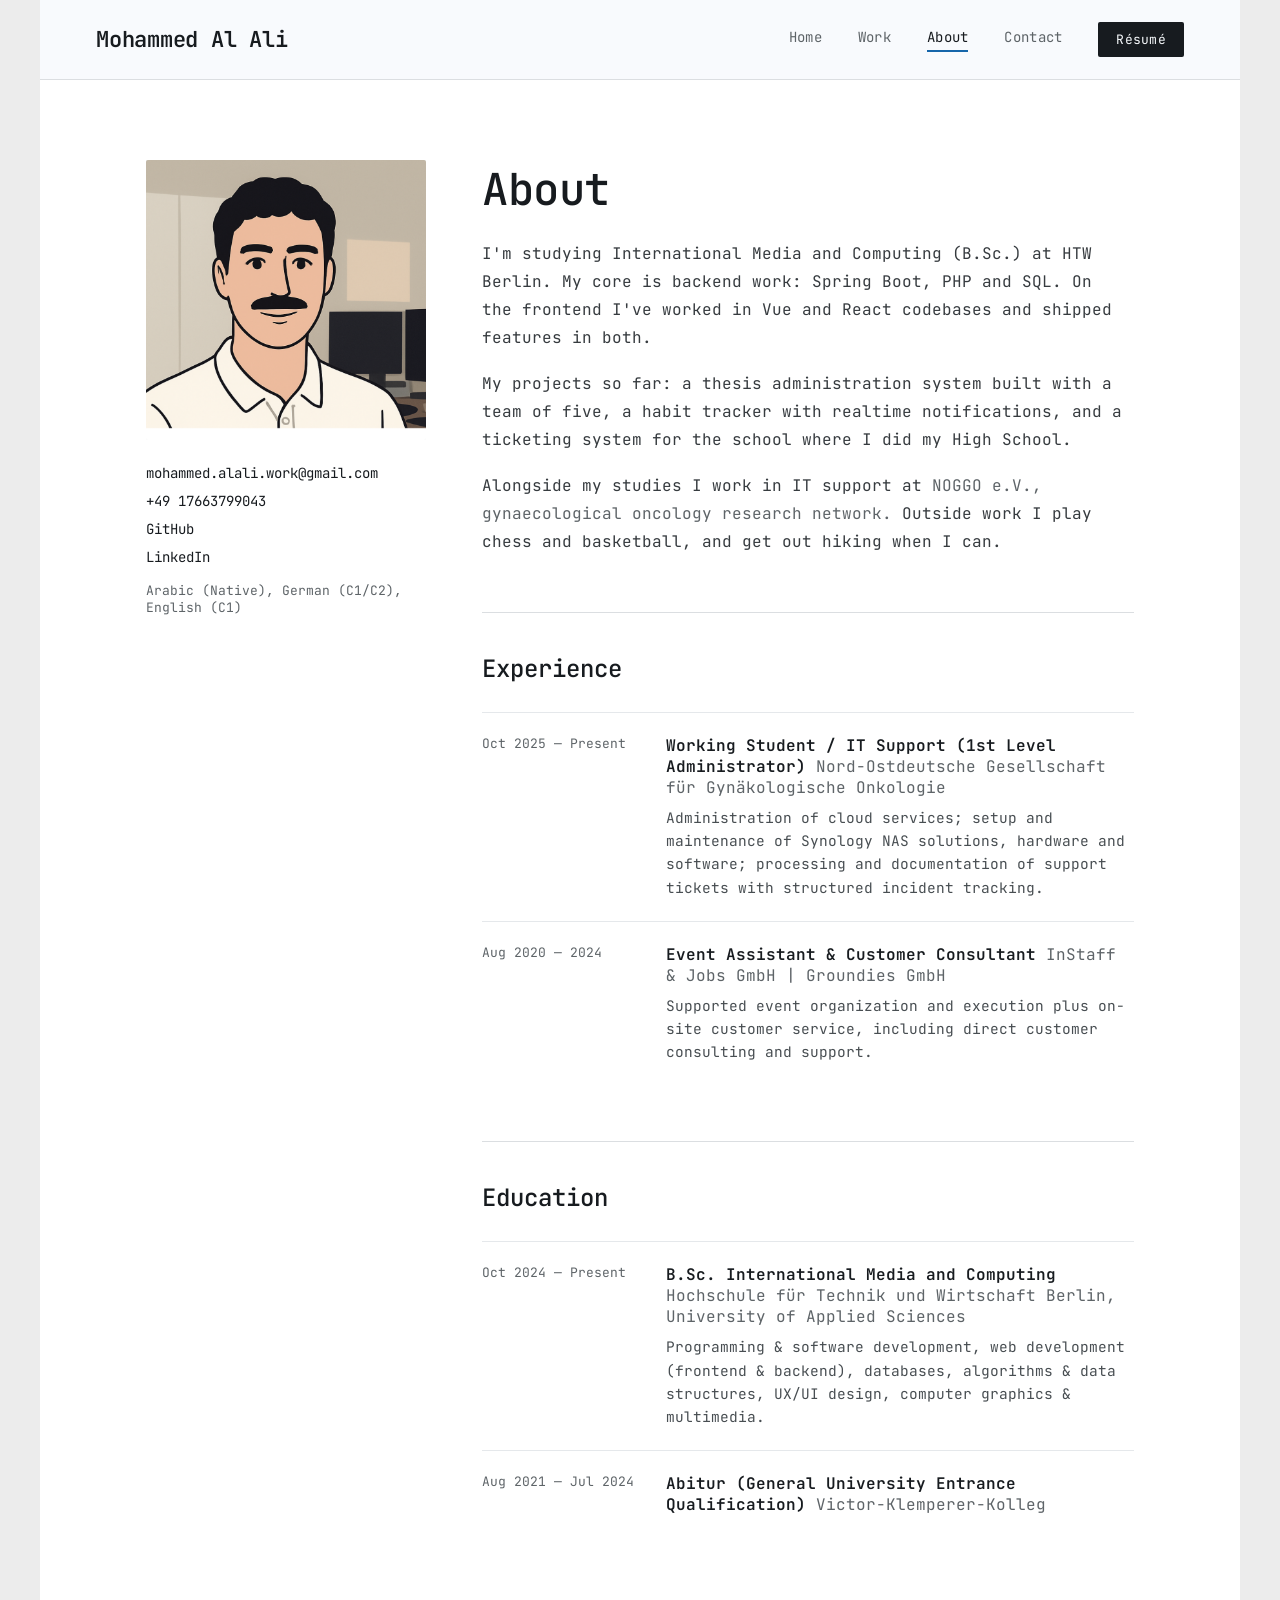
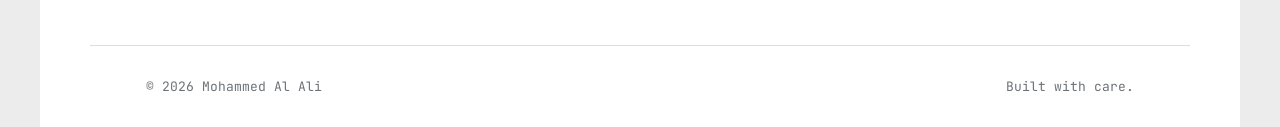
==== About.html @ ead7165c "initial commit" ====
<!DOCTYPE html>
<html lang="en">
<head>
<meta charset="utf-8">
<meta name="viewport" content="width=device-width, initial-scale=1">
<title>About / Mohammed Al Ali</title>
<link rel="preconnect" href="https://fonts.googleapis.com">
<link rel="preconnect" href="https://fonts.gstatic.com" crossorigin>
<link href="https://fonts.googleapis.com/css2?family=JetBrains+Mono:ital,wght@0,400;0,500;0,600;0,700;1,400&display=swap" rel="stylesheet">
<link rel="stylesheet" href="css/style.css">
</head>
<body>
<div class="page">

  <div class="nav">
    <a href="./index.html" class="nav-brand">Mohammed Al Ali</a>
    <div class="nav-links">
      <a href="./index.html" class="nav-link">Home</a>
      <a href="./Work.html" class="nav-link">Work</a>
      <a href="./About.html" class="nav-link active">About</a>
      <a href="./Contact.html" class="nav-link">Contact</a>
      <a href="./docs/Mohammed_Al_Ali_CV_2026.pdf" target="_blank" class="resume-btn">Résumé</a>
    </div>
  </div>

  <div class="page-wrap">
    <div class="about-grid">
      <div>
        <div class="thumb thumb-1-1"><img src="images/profile-pic.png" alt="Mohammed Al Ali"></div>
        <div class="about-contact">
          <a href="mailto:mohammed.alali.work@gmail.com" class="about-contact-link">mohammed.alali.work@gmail.com</a>
          <div class="about-phone">+49 17663799043</div>
          <a href="https://github.com/MoPushes" target="_blank" class="about-contact-link">GitHub</a>
          <a href="https://linkedin.com/" target="_blank" class="about-contact-link">LinkedIn</a>
          <div class="about-lang">Arabic (Native), German (C1/C2), English (C1)</div>
        </div>
      </div>
      <div>
        <div class="page-title">About</div>
        <div class="bio">
          <div class="bio-p">I'm studying International Media and Computing (B.Sc.) at HTW Berlin. My core is backend work: Spring Boot, PHP and SQL. On the frontend I've worked in Vue and React codebases and shipped features in both.</div>
          <div class="bio-p">My projects so far: a thesis administration system built with a team of five, a habit tracker with realtime notifications, and a ticketing system for the school where I did my High School.</div>
          <div class="bio-p">Alongside my studies I work in IT support at <span class="timeline-company">NOGGO e.V., gynaecological oncology research network.</span> Outside work I play chess and basketball, and get out hiking when I can.</div>
        </div>

        <div class="timeline-block">
          <div class="timeline-title">Experience</div>
          <div class="timeline-item">
            <div class="timeline-period">Oct 2025 — Present</div>
            <div>
              <div class="timeline-role">Working Student / IT Support (1st Level Administrator) <span class="timeline-company"> Nord-Ostdeutsche Gesellschaft für Gynäkologische Onkologie</span></div>
              <div class="timeline-desc">Administration of cloud services; setup and maintenance of Synology NAS solutions, hardware and software; processing and documentation of support tickets with structured incident tracking.</div>
            </div>
          </div>
          <div class="timeline-item">
            <div class="timeline-period">Aug 2020 — 2024</div>
            <div>
              <div class="timeline-role">Event Assistant & Customer Consultant <span class="timeline-company"> InStaff & Jobs GmbH | Groundies GmbH</span></div>
              <div class="timeline-desc">Supported event organization and execution plus on-site customer service, including direct customer consulting and support.</div>
            </div>
          </div>
        </div>

        <div class="timeline-block">
          <div class="timeline-title">Education</div>
          <div class="timeline-item">
            <div class="timeline-period">Oct 2024 — Present</div>
            <div>
              <div class="timeline-role">B.Sc. International Media and Computing <span class="timeline-company"> Hochschule für Technik und Wirtschaft Berlin, University of Applied Sciences</span></div>
              <div class="timeline-desc">Programming & software development, web development (frontend & backend), databases, algorithms & data structures, UX/UI design, computer graphics & multimedia.</div>
            </div>
          </div>
          <div class="timeline-item">
            <div class="timeline-period">Aug 2021 — Jul 2024</div>
            <div>
              <div class="timeline-role">Abitur (General University Entrance Qualification) <span class="timeline-company"> Victor-Klemperer-Kolleg</span></div>
              <div class="timeline-desc"></div>
            </div>
          </div>
        </div>
      </div>
    </div>
  </div>

  <div class="footer">
    <div>© 2026 Mohammed Al Ali</div>
    <div>Built with care.</div>
  </div>
</div>
</body>
</html>
---- css/style.css ----
* {
    margin: 0;
    padding: 0;
    box-sizing: border-box;
}
body {
    background: #ececec;
    min-height: 100vh;
}

/* ==========================================================================
   Portfolio design system
   ========================================================================== */

:root {
    --font-mono: 'JetBrains Mono', ui-monospace, 'SF Mono', Consolas, monospace;

    --bg: #ffffff;
    --nav-bg: oklch(0.985 0.004 240 / 0.9);

    --text: oklch(0.22 0.01 240);
    --text-soft: oklch(0.35 0.01 240);
    --text-dim: oklch(0.4 0.01 240);
    --text-mute: oklch(0.42 0.01 240);
    --text-mute-2: oklch(0.45 0.01 240);
    --text-faint: oklch(0.5 0.01 240);
    --text-faint-2: oklch(0.55 0.01 240);

    --border: oklch(0.9 0.005 240);
    --border-soft: oklch(0.93 0.005 240);
    --border-tag: oklch(0.88 0.005 240);
    --border-strong: oklch(0.8 0.005 240);

    --tag-bg: oklch(0.95 0.004 240);
    --btn-bg: oklch(0.22 0.01 240);
    --btn-text: oklch(0.98 0.004 240);
    --accent: oklch(0.5 0.13 250);

    --thumb-a: oklch(0.93 0.005 240);
    --thumb-b: oklch(0.96 0.004 240);
    --thumb-text: oklch(0.55 0.01 240);

    --radius: 2px;
}

.page {
    min-height: 100vh;
    background: var(--bg);
    color: var(--text);
    font-family: var(--font-mono);
    margin: 0 40px;
}

/* Nav */

.nav {
    position: sticky;
    top: 0;
    z-index: 50;
    display: flex;
    align-items: center;
    justify-content: space-between;
    padding: 22px 56px;
    background: var(--nav-bg);
    backdrop-filter: blur(8px);
    border-bottom: 1px solid var(--border);
    flex-wrap: wrap;
    gap: 16px;
}
.nav-brand {
    font-family: var(--font-mono);
    font-size: 22px;
    font-weight: 600;
    letter-spacing: -0.01em;
    text-decoration: none;
    color: inherit;
}
.nav-links {
    display: flex;
    align-items: center;
    gap: 36px;
    flex-wrap: wrap;
}
.nav-link {
    text-decoration: none;
    cursor: pointer;
    font-size: 14px;
    letter-spacing: 0.02em;
    padding-bottom: 4px;
    border-bottom: 2px solid transparent;
    color: var(--text-faint);
}
.nav-link.active {
    color: var(--text);
    border-bottom-color: var(--accent);
}
.resume-btn {
    text-decoration: none;
    font-size: 13px;
    padding: 9px 18px;
    border-radius: var(--radius);
    background: var(--btn-bg);
    color: var(--btn-text);
    letter-spacing: 0.02em;
    white-space: nowrap;
}

/* Footer */

.footer {
    border-top: 1px solid var(--border);
    padding: 32px 56px;
    display: flex;
    justify-content: space-between;
    max-width: 1100px;
    margin: 0 auto;
    font-size: 13px;
    color: var(--text-faint-2);
    gap: 8px;
}

/* Shared placeholders / thumbnails */

.thumb {
    width: 100%;
    background: repeating-linear-gradient(135deg, var(--thumb-a), var(--thumb-a) 10px, var(--thumb-b) 10px, var(--thumb-b) 20px);
    display: flex;
    align-items: center;
    justify-content: center;
    color: var(--thumb-text);
    font-family: monospace;
    font-size: 12px;
    border-radius: var(--radius);
}
.thumb-4-3 { aspect-ratio: 4/3; }
.thumb-1-1 { aspect-ratio: 1/1; }
.thumb-16-9 { aspect-ratio: 16/9; }
.thumb img {
    width: 100%;
    height: 100%;
    object-fit: cover;
    object-position: top;
    border-radius: var(--radius);
}

/* Shared section heading (Work / About / Contact) */

.page-title {
    font-family: var(--font-mono);
    font-size: 44px;
    font-weight: 500;
    letter-spacing: -0.01em;
}
.page-wrap {
    max-width: 1100px;
    margin: 0 auto;
    padding: 80px 56px 100px;
}

/* Home */

.hero-wrap {
    max-width: 1100px;
    margin: 0 auto;
    padding: 120px 56px 100px;
}
.hero-avatar {
    width: 160px;
    height: 160px;
    border-radius: 50%;
    object-fit: cover;
    margin-bottom: 28px;
}
.case-logo {
    width: 240px;
    height: auto;
    margin-bottom: 24px;
}
.eyebrow {
    font-size: 14px;
    letter-spacing: 0.08em;
    text-transform: uppercase;
    color: var(--accent);
    margin-bottom: 22px;
}
.hero-title {
    font-family: var(--font-mono);
    font-size: 60px;
    line-height: 1.1;
    font-weight: 500;
    letter-spacing: -0.02em;
    max-width: 820px;
}
.hero-tagline {
    font-size: 18px;
    line-height: 1.6;
    color: var(--text-dim);
    max-width: 600px;
    margin-top: 28px;
}
.hero-actions {
    display: flex;
    gap: 16px;
    margin-top: 40px;
    flex-wrap: wrap;
}
.btn {
    text-decoration: none;
    cursor: pointer;
    font-size: 15px;
    padding: 14px 28px;
    border-radius: var(--radius);
}
.btn-primary {
    background: var(--btn-bg);
    color: var(--btn-text);
}
.btn-secondary {
    border: 1px solid var(--border-strong);
    color: inherit;
}

.section {
    margin-top: 120px;
    border-top: 1px solid var(--border);
    padding-top: 56px;
}
.section-header {
    display: flex;
    align-items: baseline;
    justify-content: space-between;
    margin-bottom: 36px;
    flex-wrap: wrap;
    gap: 8px;
}
.section-title {
    font-family: var(--font-mono);
    font-size: 28px;
    font-weight: 500;
}
.view-all {
    text-decoration: none;
    cursor: pointer;
    font-size: 14px;
    color: var(--accent);
}

.project-grid {
    display: grid;
    grid-template-columns: repeat(3, 1fr);
    gap: 28px;
}
.project-card {
    display: flex;
    flex-direction: column;
    gap: 14px;
}
.project-title {
    font-size: 17px;
    font-weight: 600;
}
.project-desc {
    font-size: 14px;
    color: var(--text-mute-2);
    line-height: 1.5;
}

.shot-grid {
    display: grid;
    grid-template-columns: repeat(3, 1fr);
    gap: 28px;
}
.shot-grid figure {
    margin: 0;
    display: flex;
    flex-direction: column;
    gap: 10px;
}
.shot-grid figcaption {
    text-align: center;
}

.pdf-embed {
    width: 100%;
    height: 720px;
    border: 1px solid var(--border);
    border-radius: var(--radius);
    overflow: hidden;
}
.pdf-embed iframe {
    width: 100%;
    height: 100%;
    border: 0;
}

.skills-grid {
    display: grid;
    grid-template-columns: repeat(3, 1fr);
    gap: 40px;
}
.skill-label {
    font-size: 13px;
    letter-spacing: 0.06em;
    text-transform: uppercase;
    color: var(--accent);
    margin-bottom: 14px;
}
.skill-tags {
    display: flex;
    flex-wrap: wrap;
    gap: 8px;
}
.skill-tag {
    font-size: 13.5px;
    padding: 6px 12px;
    border: 1px solid var(--border-tag);
    border-radius: var(--radius);
}

/* Work */

.page-subtitle {
    font-size: 16px;
    color: var(--text-mute-2);
    max-width: 560px;
    margin-top: 14px;
    line-height: 1.6;
}
.work-list {
    display: flex;
    flex-direction: column;
    margin-top: 56px;
}
.work-item {
    display: grid;
    grid-template-columns: 400px 1fr;
    gap: 40px;
    padding: 40px 0;
    border-top: 1px solid var(--border);
}
.work-title-row {
    display: flex;
    align-items: baseline;
    justify-content: space-between;
    flex-wrap: wrap;
    gap: 8px;
}
.work-title {
    font-size: 22px;
    font-weight: 600;
}
.work-year {
    font-size: 13px;
    color: var(--text-faint-2);
}
.work-desc {
    font-size: 15px;
    line-height: 1.65;
    color: var(--text-dim);
    margin-top: 14px;
    max-width: 640px;
}
.work-tags {
    display: flex;
    flex-wrap: wrap;
    gap: 8px;
    margin-top: 18px;
}
.tag {
    font-size: 12.5px;
    padding: 5px 11px;
    background: var(--tag-bg);
    border-radius: var(--radius);
    color: var(--text-dim);
}
.tag-step {
    background: oklch(0.93 0.035 250);
    color: var(--accent);
}
.work-link {
    display: inline-block;
    margin-top: 18px;
    font-size: 14px;
    text-decoration: none;
}

/* About */

.about-grid {
    display: grid;
    grid-template-columns: 280px 1fr;
    gap: 56px;
}
.about-contact {
    margin-top: 24px;
    display: flex;
    flex-direction: column;
    gap: 10px;
}
.about-contact-link {
    font-size: 14px;
    color: var(--text);
    text-decoration: none;
}
.about-phone {
    font-size: 14px;
    color: var(--text);
}
.about-lang {
    font-size: 13px;
    color: var(--text-faint);
    margin-top: 6px;
}

.bio {
    font-size: 16px;
    line-height: 1.75;
    color: var(--text-soft);
    margin-top: 22px;
    max-width: 640px;
}
.bio-p {
    margin-bottom: 18px;
}

.timeline-block {
    margin-top: 56px;
    border-top: 1px solid var(--border);
    padding-top: 40px;
}
.timeline-title {
    font-family: var(--font-mono);
    font-size: 24px;
    font-weight: 500;
    margin-bottom: 28px;
}
.timeline-item {
    display: grid;
    grid-template-columns: 160px 1fr;
    gap: 24px;
    padding: 22px 0;
    border-top: 1px solid var(--border-soft);
}
.timeline-period {
    font-size: 13px;
    color: var(--text-faint);
}
.timeline-role {
    font-size: 16px;
    font-weight: 600;
}
.timeline-company {
    font-weight: 400;
    color: var(--text-faint);
}
.timeline-desc {
    font-size: 14.5px;
    line-height: 1.6;
    color: var(--text-mute);
    margin-top: 8px;
}

/* Contact */

.contact-wrap {
    max-width: 760px;
    margin: 0 auto;
    padding: 100px 56px 140px;
}
.contact-blurb {
    font-size: 16px;
    line-height: 1.7;
    color: var(--text-dim);
    margin-top: 16px;
    max-width: 520px;
}
.contact-list {
    margin-top: 48px;
    display: flex;
    flex-direction: column;
    gap: 22px;
}
.contact-row {
    display: flex;
    align-items: baseline;
    justify-content: space-between;
    text-decoration: none;
    color: inherit;
    padding: 18px 0;
    border-top: 1px solid var(--border);
    flex-wrap: wrap;
    gap: 8px;
}
.contact-row-last {
    border-bottom: 1px solid var(--border);
}
.contact-label {
    font-size: 15px;
    color: var(--text-faint);
}
.contact-value {
    font-size: 17px;
    color: var(--accent);
}

/* ==========================================================================
   Responsive
   ========================================================================== */

@media (max-width: 900px) {
    .nav { padding: 16px 24px; }
    .nav-links { gap: 20px; }
    .hero-wrap, .page-wrap { padding: 80px 24px 60px; }
    .contact-wrap { padding: 70px 24px 90px; }
    .hero-title { font-size: 40px; }
    .footer { padding: 24px 24px; }

    .project-grid, .skills-grid, .shot-grid { grid-template-columns: repeat(2, 1fr); }
    .about-grid { grid-template-columns: 1fr; gap: 32px; }
    .about-grid .thumb-1-1 { max-width: 220px; }
}

@media (max-width: 640px) {
    .page { margin: 0 16px; }
    .pdf-embed { height: 420px; }
    .nav { padding: 14px 20px; }
    .nav-brand { font-size: 19px; }
    .nav-links { gap: 14px; }
    .resume-btn { padding: 8px 14px; font-size: 12px; }

    .hero-wrap, .page-wrap { padding: 56px 20px 48px; }
    .contact-wrap { padding: 56px 20px 72px; }
    .hero-title { font-size: 30px; }
    .hero-tagline { font-size: 16px; }
    .hero-avatar { width: 100px; height: 100px; }
    .page-title { font-size: 32px; }

    .project-grid, .skills-grid, .shot-grid { grid-template-columns: 1fr; }
    .work-item { grid-template-columns: 1fr; gap: 20px; }
    .timeline-item { grid-template-columns: 1fr; gap: 6px; }

    .footer { flex-direction: column; padding: 20px; }
    .section { margin-top: 72px; padding-top: 36px; }
}
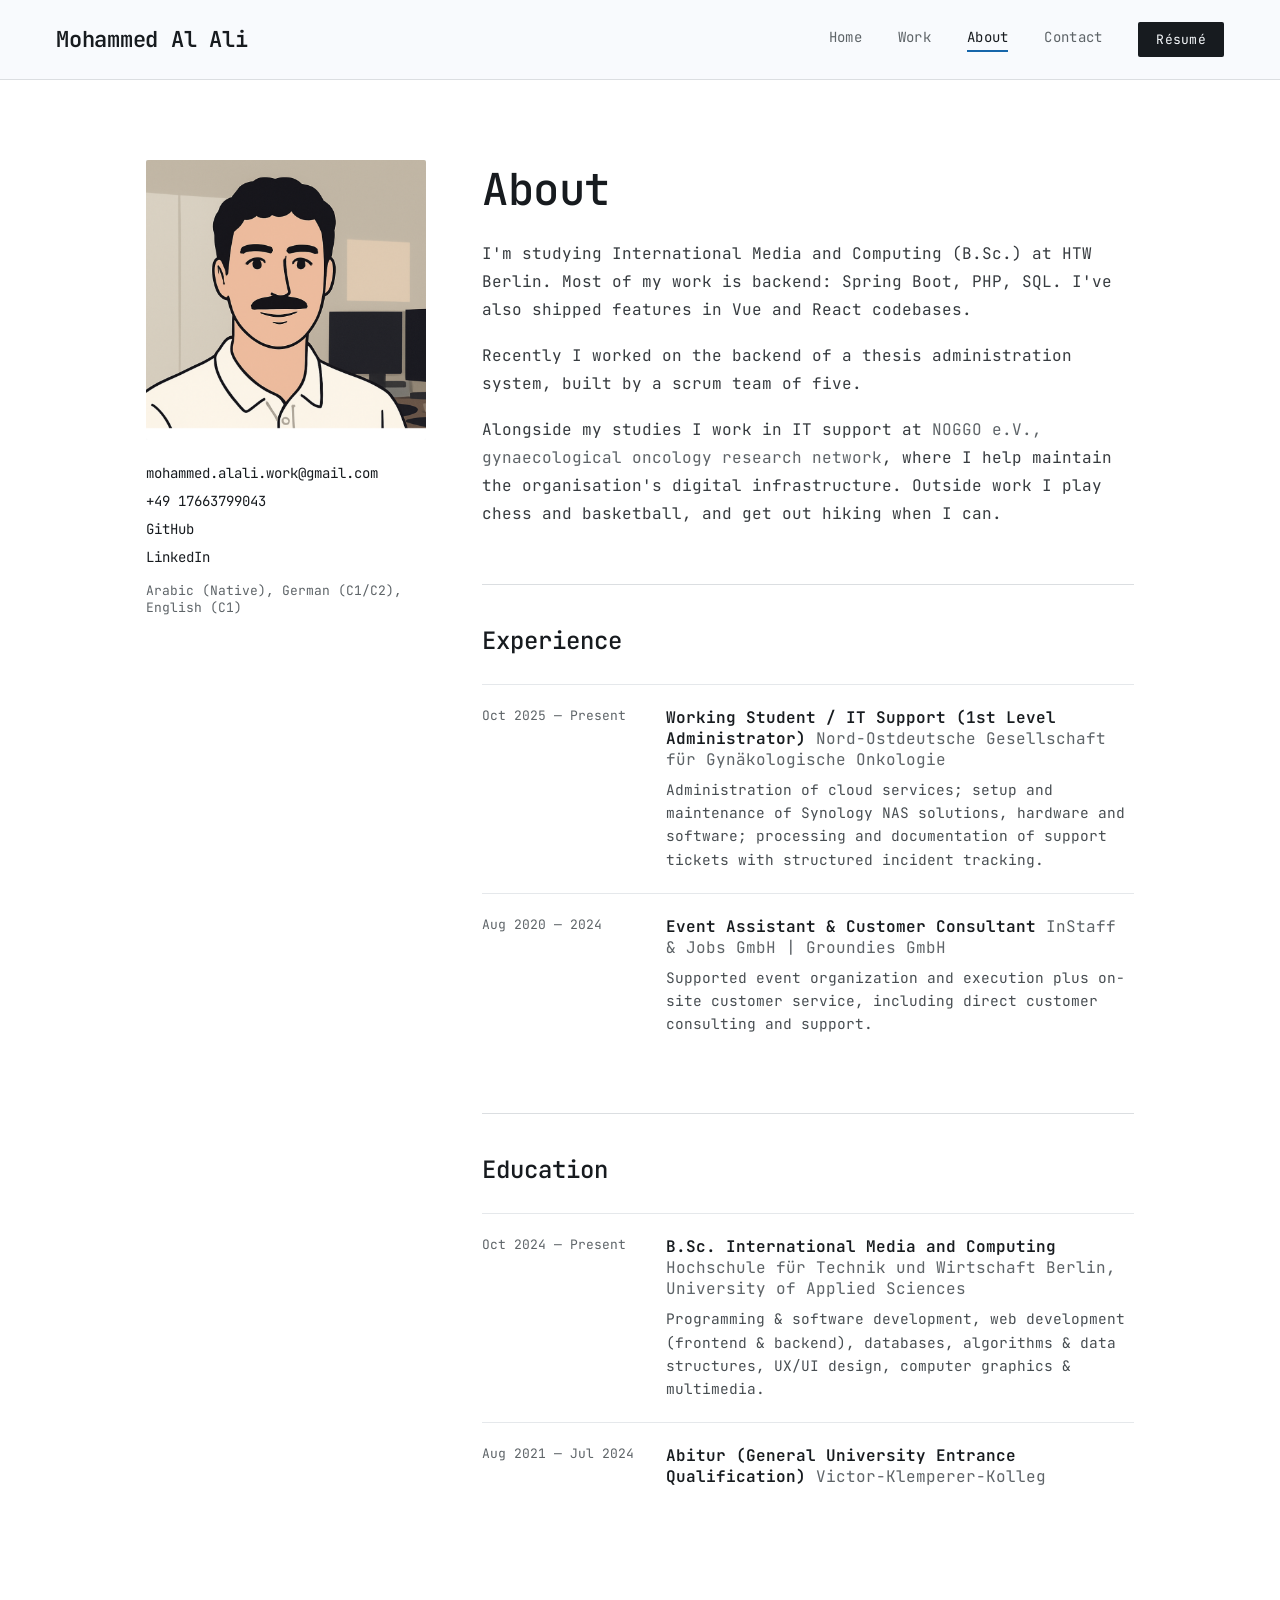
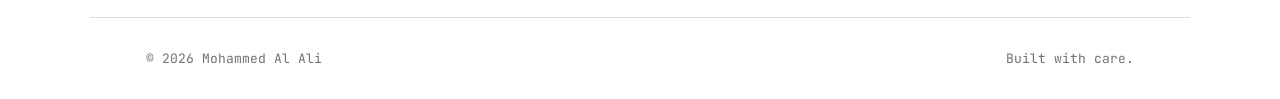
==== commit e723887a: "Update bio copy on home and about pages; refresh CV" ====
--- a/About.html
+++ b/About.html
@@ -38,9 +38,9 @@
       <div>
         <div class="page-title">About</div>
         <div class="bio">
-          <div class="bio-p">I'm studying International Media and Computing (B.Sc.) at HTW Berlin. My core is backend work: Spring Boot, PHP and SQL. On the frontend I've worked in Vue and React codebases and shipped features in both.</div>
-          <div class="bio-p">My projects so far: a thesis administration system built with a team of five, a habit tracker with realtime notifications, and a ticketing system for the school where I did my High School.</div>
-          <div class="bio-p">Alongside my studies I work in IT support at <span class="timeline-company">NOGGO e.V., gynaecological oncology research network.</span> Outside work I play chess and basketball, and get out hiking when I can.</div>
+          <div class="bio-p">I'm studying International Media and Computing (B.Sc.) at HTW Berlin. Most of my work is backend: Spring Boot, PHP, SQL. I've also shipped features in Vue and React codebases.</div>
+          <div class="bio-p">Recently I worked on the backend of a thesis administration system, built by a scrum team of five. </div>
+          <div class="bio-p">Alongside my studies I work in IT support at <span class="timeline-company">NOGGO e.V., gynaecological oncology research network</span>, where I help maintain the organisation's digital infrastructure. Outside work I play chess and basketball, and get out hiking when I can.</div>
         </div>
 
         <div class="timeline-block">
--- a/css/style.css
+++ b/css/style.css
@@ -48,7 +48,6 @@
     background: var(--bg);
     color: var(--text);
     font-family: var(--font-mono);
-    margin: 0 40px;
 }
 
 /* Nav */
@@ -198,6 +197,9 @@
     max-width: 600px;
     margin-top: 28px;
 }
+.hero-tagline p + p {
+    margin-top: 16px;
+}
 .hero-actions {
     display: flex;
     gap: 16px;
@@ -521,7 +523,6 @@
 }
 
 @media (max-width: 640px) {
-    .page { margin: 0 16px; }
     .pdf-embed { height: 420px; }
     .nav { padding: 14px 20px; }
     .nav-brand { font-size: 19px; }
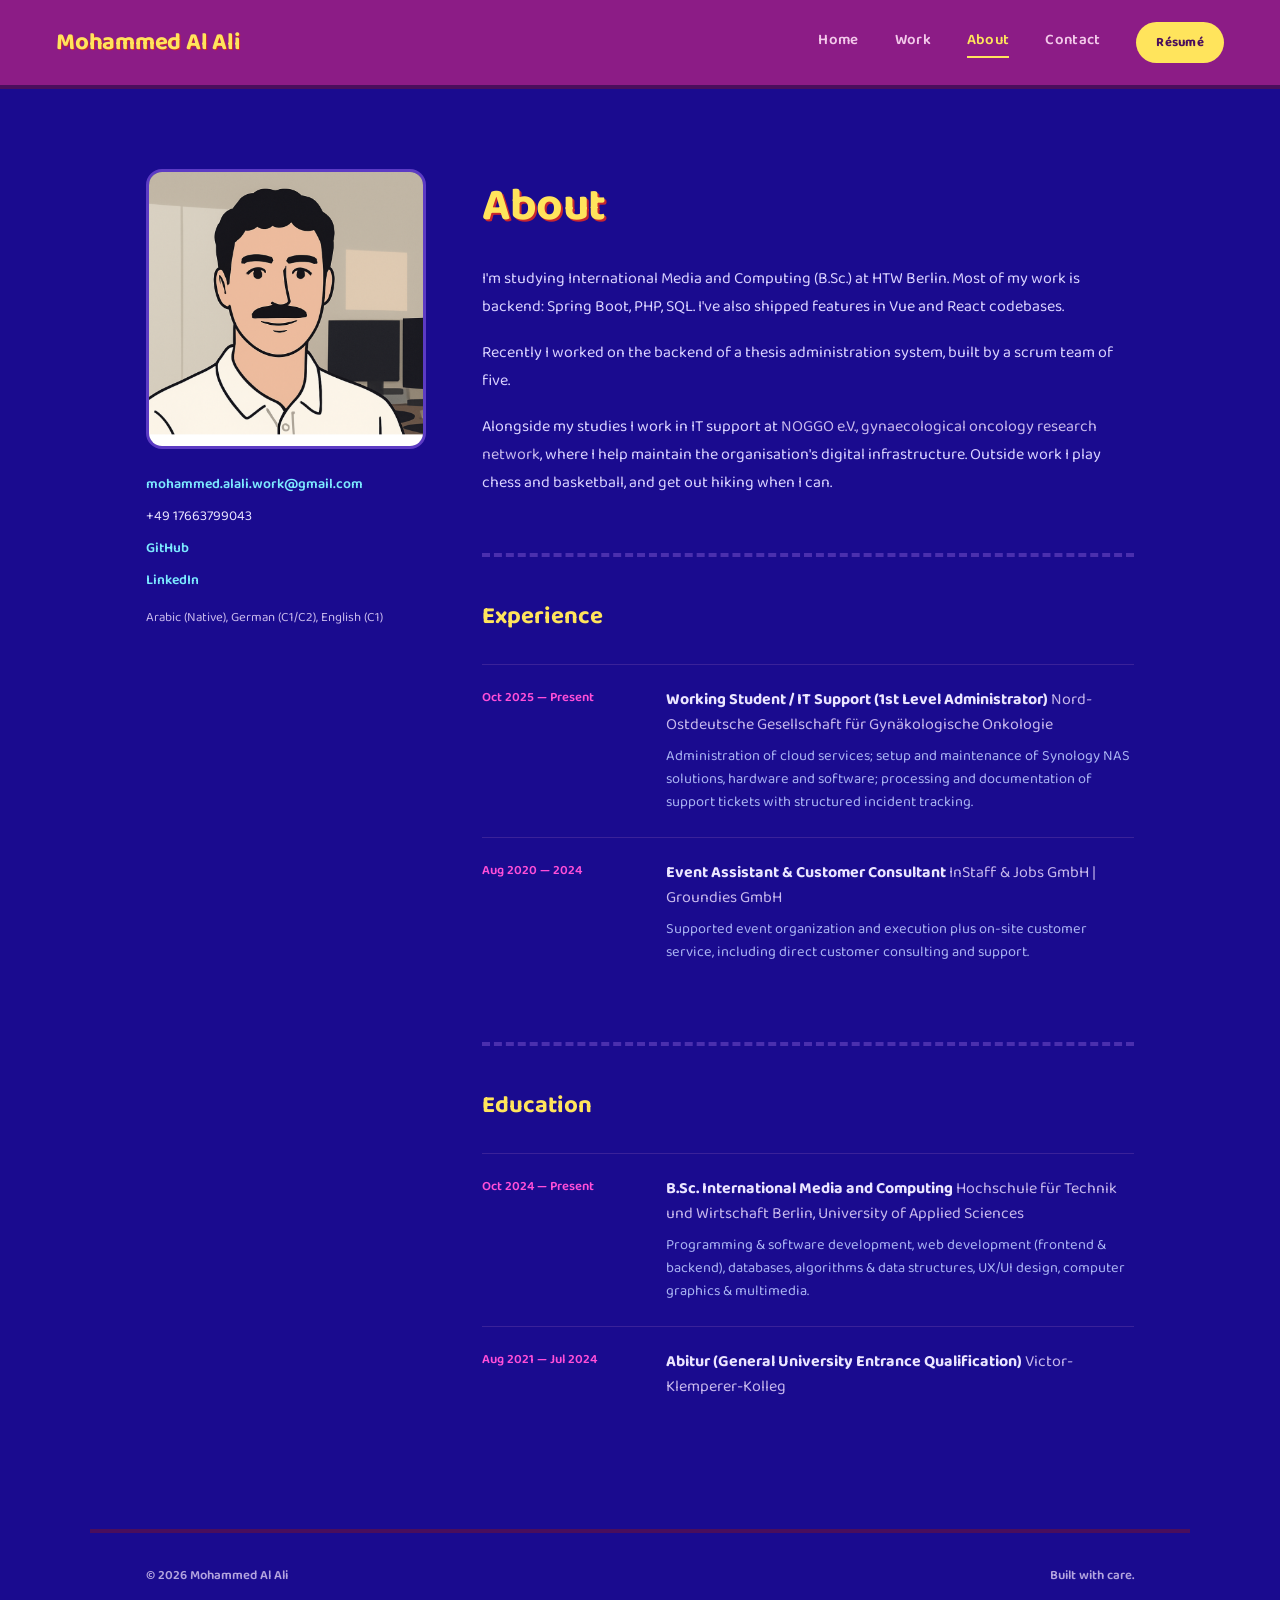
==== commit 45a964c5: "Redesign site with a bold, playful color theme" ====
--- a/About.html
+++ b/About.html
@@ -6,7 +6,7 @@
 <title>About / Mohammed Al Ali</title>
 <link rel="preconnect" href="https://fonts.googleapis.com">
 <link rel="preconnect" href="https://fonts.gstatic.com" crossorigin>
-<link href="https://fonts.googleapis.com/css2?family=JetBrains+Mono:ital,wght@0,400;0,500;0,600;0,700;1,400&display=swap" rel="stylesheet">
+<link href="https://fonts.googleapis.com/css2?family=Baloo+2:wght@400;500;600;700;800&display=swap" rel="stylesheet">
 <link rel="stylesheet" href="css/style.css">
 </head>
 <body>
--- a/css/style.css
+++ b/css/style.css
@@ -4,50 +4,56 @@
     box-sizing: border-box;
 }
 body {
-    background: #ececec;
+    background: #12085e;
     min-height: 100vh;
 }
 
 /* ==========================================================================
-   Portfolio design system
+   Portfolio design system — Tiny Tool Town theme
    ========================================================================== */
 
 :root {
-    --font-mono: 'JetBrains Mono', ui-monospace, 'SF Mono', Consolas, monospace;
-
-    --bg: #ffffff;
-    --nav-bg: oklch(0.985 0.004 240 / 0.9);
-
-    --text: oklch(0.22 0.01 240);
-    --text-soft: oklch(0.35 0.01 240);
-    --text-dim: oklch(0.4 0.01 240);
-    --text-mute: oklch(0.42 0.01 240);
-    --text-mute-2: oklch(0.45 0.01 240);
-    --text-faint: oklch(0.5 0.01 240);
-    --text-faint-2: oklch(0.55 0.01 240);
-
-    --border: oklch(0.9 0.005 240);
-    --border-soft: oklch(0.93 0.005 240);
-    --border-tag: oklch(0.88 0.005 240);
-    --border-strong: oklch(0.8 0.005 240);
-
-    --tag-bg: oklch(0.95 0.004 240);
-    --btn-bg: oklch(0.22 0.01 240);
-    --btn-text: oklch(0.98 0.004 240);
-    --accent: oklch(0.5 0.13 250);
-
-    --thumb-a: oklch(0.93 0.005 240);
-    --thumb-b: oklch(0.96 0.004 240);
-    --thumb-text: oklch(0.55 0.01 240);
-
-    --radius: 2px;
+    --font-display: 'Baloo 2', ui-rounded, 'Fredoka', system-ui, sans-serif;
+
+    --bg: #1a0b8f;
+    --nav-bg: #8c1c86;
+    --nav-border: #4a0e5c;
+
+    --yellow: #ffe45c;
+    --cyan: #7ce9ff;
+    --pink: #ff4fd8;
+    --outline: #c8262f;
+
+    --text: #eae5ff;
+    --text-soft: #d9d2ff;
+    --text-dim: #b9c9ff;
+    --text-mute: #a9b3f2;
+    --text-mute-2: #9aa3e0;
+    --text-faint: #c7b8ec;
+    --text-faint-2: #b3a4de;
+
+    --border: #4a2fae;
+    --border-soft: #3a2299;
+    --border-tag: #5c3bc4;
+    --border-strong: #7ce9ff;
+
+    --tag-bg: #2d1899;
+    --btn-bg: var(--pink);
+    --btn-text: #23125e;
+    --accent: var(--cyan);
+
+    --thumb-a: #2d1899;
+    --thumb-b: #24127f;
+    --thumb-text: #c7b8ec;
+
+    --radius: 16px;
 }
 
 .page {
     min-height: 100vh;
     background: var(--bg);
     color: var(--text);
-    font-family: var(--font-mono);
+    font-family: var(--font-display);
 }
 
 /* Nav */
@@ -61,18 +67,18 @@
     justify-content: space-between;
     padding: 22px 56px;
     background: var(--nav-bg);
-    backdrop-filter: blur(8px);
-    border-bottom: 1px solid var(--border);
+    border-bottom: 4px solid var(--nav-border);
     flex-wrap: wrap;
     gap: 16px;
 }
 .nav-brand {
-    font-family: var(--font-mono);
-    font-size: 22px;
-    font-weight: 600;
+    font-family: var(--font-display);
+    font-size: 24px;
+    font-weight: 700;
     letter-spacing: -0.01em;
     text-decoration: none;
-    color: inherit;
+    color: var(--yellow);
+    text-shadow: 1px 1px 0 var(--outline);
 }
 .nav-links {
     display: flex;
@@ -83,23 +89,25 @@
 .nav-link {
     text-decoration: none;
     cursor: pointer;
-    font-size: 14px;
+    font-size: 15px;
+    font-weight: 600;
     letter-spacing: 0.02em;
     padding-bottom: 4px;
     border-bottom: 2px solid transparent;
-    color: var(--text-faint);
+    color: #f3c9ea;
 }
 .nav-link.active {
-    color: var(--text);
-    border-bottom-color: var(--accent);
+    color: var(--yellow);
+    border-bottom-color: var(--yellow);
 }
 .resume-btn {
     text-decoration: none;
     font-size: 13px;
-    padding: 9px 18px;
-    border-radius: var(--radius);
-    background: var(--btn-bg);
-    color: var(--btn-text);
+    font-weight: 700;
+    padding: 10px 20px;
+    border-radius: 999px;
+    background: var(--yellow);
+    color: #4a0e5c;
     letter-spacing: 0.02em;
     white-space: nowrap;
 }
@@ -107,13 +115,14 @@
 /* Footer */
 
 .footer {
-    border-top: 1px solid var(--border);
+    border-top: 4px solid var(--nav-border);
     padding: 32px 56px;
     display: flex;
     justify-content: space-between;
     max-width: 1100px;
     margin: 0 auto;
     font-size: 13px;
+    font-weight: 600;
     color: var(--text-faint-2);
     gap: 8px;
 }
@@ -127,9 +136,10 @@
     align-items: center;
     justify-content: center;
     color: var(--thumb-text);
-    font-family: monospace;
+    font-family: var(--font-display);
     font-size: 12px;
     border-radius: var(--radius);
+    border: 3px solid var(--border-tag);
 }
 .thumb-4-3 { aspect-ratio: 4/3; }
 .thumb-1-1 { aspect-ratio: 1/1; }
@@ -139,16 +149,18 @@
     height: 100%;
     object-fit: cover;
     object-position: top;
-    border-radius: var(--radius);
+    border-radius: calc(var(--radius) - 3px);
 }
 
 /* Shared section heading (Work / About / Contact) */
 
 .page-title {
-    font-family: var(--font-mono);
-    font-size: 44px;
-    font-weight: 500;
+    font-family: var(--font-display);
+    font-size: 46px;
+    font-weight: 700;
     letter-spacing: -0.01em;
+    color: var(--yellow);
+    text-shadow: 2px 2px 0 var(--outline);
 }
 .page-wrap {
     max-width: 1100px;
@@ -162,6 +174,23 @@
     max-width: 1100px;
     margin: 0 auto;
     padding: 120px 56px 100px;
+    position: relative;
+    overflow: hidden;
+}
+.confetti {
+    position: absolute;
+    inset: 0;
+    pointer-events: none;
+    z-index: 0;
+    font-size: 26px;
+    opacity: 0.85;
+}
+.confetti span {
+    position: absolute;
+}
+.hero-content {
+    position: relative;
+    z-index: 1;
 }
 .hero-avatar {
     width: 160px;
@@ -169,6 +198,7 @@
     border-radius: 50%;
     object-fit: cover;
     margin-bottom: 28px;
+    border: 4px solid var(--yellow);
 }
 .case-logo {
     width: 240px;
@@ -177,29 +207,41 @@
 }
 .eyebrow {
     font-size: 14px;
+    font-weight: 700;
     letter-spacing: 0.08em;
     text-transform: uppercase;
-    color: var(--accent);
+    color: var(--pink);
     margin-bottom: 22px;
 }
 .hero-title {
-    font-family: var(--font-mono);
+    font-family: var(--font-display);
     font-size: 60px;
-    line-height: 1.1;
-    font-weight: 500;
-    letter-spacing: -0.02em;
+    line-height: 1.15;
+    font-weight: 800;
+    letter-spacing: -0.01em;
     max-width: 820px;
+    color: var(--yellow);
+    -webkit-text-stroke: 1.5px var(--outline);
+    text-shadow: 3px 3px 0 var(--outline);
+}
+.hero-title .accent-word {
+    color: var(--cyan);
+    -webkit-text-stroke: 1.5px var(--outline);
 }
 .hero-tagline {
     font-size: 18px;
     line-height: 1.6;
-    color: var(--text-dim);
+    color: var(--cyan);
     max-width: 600px;
     margin-top: 28px;
+    font-weight: 600;
 }
 .hero-tagline p + p {
     margin-top: 16px;
 }
+.hero-tagline strong {
+    color: var(--pink);
+}
 .hero-actions {
     display: flex;
     gap: 16px;
@@ -210,21 +252,23 @@
     text-decoration: none;
     cursor: pointer;
     font-size: 15px;
+    font-weight: 700;
     padding: 14px 28px;
-    border-radius: var(--radius);
+    border-radius: 999px;
 }
 .btn-primary {
     background: var(--btn-bg);
     color: var(--btn-text);
+    box-shadow: 3px 3px 0 var(--outline);
 }
 .btn-secondary {
-    border: 1px solid var(--border-strong);
-    color: inherit;
+    border: 3px solid var(--cyan);
+    color: var(--cyan);
 }
 
 .section {
     margin-top: 120px;
-    border-top: 1px solid var(--border);
+    border-top: 4px dashed var(--border);
     padding-top: 56px;
 }
 .section-header {
@@ -236,15 +280,18 @@
     gap: 8px;
 }
 .section-title {
-    font-family: var(--font-mono);
+    font-family: var(--font-display);
     font-size: 28px;
-    font-weight: 500;
+    font-weight: 700;
+    color: var(--yellow);
+    text-shadow: 1.5px 1.5px 0 var(--outline);
 }
 .view-all {
     text-decoration: none;
     cursor: pointer;
     font-size: 14px;
-    color: var(--accent);
+    font-weight: 700;
+    color: var(--cyan);
 }
 
 .project-grid {
@@ -259,7 +306,8 @@
 }
 .project-title {
     font-size: 17px;
-    font-weight: 600;
+    font-weight: 700;
+    color: var(--text);
 }
 .project-desc {
     font-size: 14px;
@@ -285,7 +333,7 @@
 .pdf-embed {
     width: 100%;
     height: 720px;
-    border: 1px solid var(--border);
+    border: 3px solid var(--border-tag);
     border-radius: var(--radius);
     overflow: hidden;
 }
@@ -302,9 +350,10 @@
 }
 .skill-label {
     font-size: 13px;
+    font-weight: 700;
     letter-spacing: 0.06em;
     text-transform: uppercase;
-    color: var(--accent);
+    color: var(--pink);
     margin-bottom: 14px;
 }
 .skill-tags {
@@ -314,9 +363,12 @@
 }
 .skill-tag {
     font-size: 13.5px;
-    padding: 6px 12px;
-    border: 1px solid var(--border-tag);
-    border-radius: var(--radius);
+    font-weight: 600;
+    padding: 7px 14px;
+    background: var(--tag-bg);
+    border: 2px solid var(--border-tag);
+    border-radius: 999px;
+    color: var(--cyan);
 }
 
 /* Work */
@@ -338,7 +390,7 @@
     grid-template-columns: 400px 1fr;
     gap: 40px;
     padding: 40px 0;
-    border-top: 1px solid var(--border);
+    border-top: 4px dashed var(--border);
 }
 .work-title-row {
     display: flex;
@@ -349,10 +401,12 @@
 }
 .work-title {
     font-size: 22px;
-    font-weight: 600;
+    font-weight: 700;
+    color: var(--yellow);
 }
 .work-year {
     font-size: 13px;
+    font-weight: 600;
     color: var(--text-faint-2);
 }
 .work-desc {
@@ -370,19 +424,24 @@
 }
 .tag {
     font-size: 12.5px;
-    padding: 5px 11px;
+    font-weight: 600;
+    padding: 6px 13px;
     background: var(--tag-bg);
-    border-radius: var(--radius);
-    color: var(--text-dim);
+    border: 2px solid var(--border-tag);
+    border-radius: 999px;
+    color: var(--cyan);
 }
 .tag-step {
-    background: oklch(0.93 0.035 250);
-    color: var(--accent);
+    background: var(--pink);
+    border-color: var(--pink);
+    color: #3a0a4a;
 }
 .work-link {
     display: inline-block;
     margin-top: 18px;
     font-size: 14px;
+    font-weight: 700;
+    color: var(--cyan);
     text-decoration: none;
 }
 
@@ -401,7 +460,8 @@
 }
 .about-contact-link {
     font-size: 14px;
-    color: var(--text);
+    font-weight: 600;
+    color: var(--cyan);
     text-decoration: none;
 }
 .about-phone {
@@ -427,13 +487,14 @@
 
 .timeline-block {
     margin-top: 56px;
-    border-top: 1px solid var(--border);
+    border-top: 4px dashed var(--border);
     padding-top: 40px;
 }
 .timeline-title {
-    font-family: var(--font-mono);
+    font-family: var(--font-display);
     font-size: 24px;
-    font-weight: 500;
+    font-weight: 700;
+    color: var(--yellow);
     margin-bottom: 28px;
 }
 .timeline-item {
@@ -445,11 +506,13 @@
 }
 .timeline-period {
     font-size: 13px;
-    color: var(--text-faint);
+    font-weight: 600;
+    color: var(--pink);
 }
 .timeline-role {
     font-size: 16px;
-    font-weight: 600;
+    font-weight: 700;
+    color: var(--text);
 }
 .timeline-company {
     font-weight: 400;
@@ -472,9 +535,10 @@
 .contact-blurb {
     font-size: 16px;
     line-height: 1.7;
-    color: var(--text-dim);
+    color: var(--cyan);
     margin-top: 16px;
     max-width: 520px;
+    font-weight: 600;
 }
 .contact-list {
     margin-top: 48px;
@@ -489,20 +553,22 @@
     text-decoration: none;
     color: inherit;
     padding: 18px 0;
-    border-top: 1px solid var(--border);
+    border-top: 4px dashed var(--border);
     flex-wrap: wrap;
     gap: 8px;
 }
 .contact-row-last {
-    border-bottom: 1px solid var(--border);
+    border-bottom: 4px dashed var(--border);
 }
 .contact-label {
     font-size: 15px;
+    font-weight: 700;
     color: var(--text-faint);
 }
 .contact-value {
     font-size: 17px;
-    color: var(--accent);
+    font-weight: 700;
+    color: var(--pink);
 }
 
 /* ==========================================================================
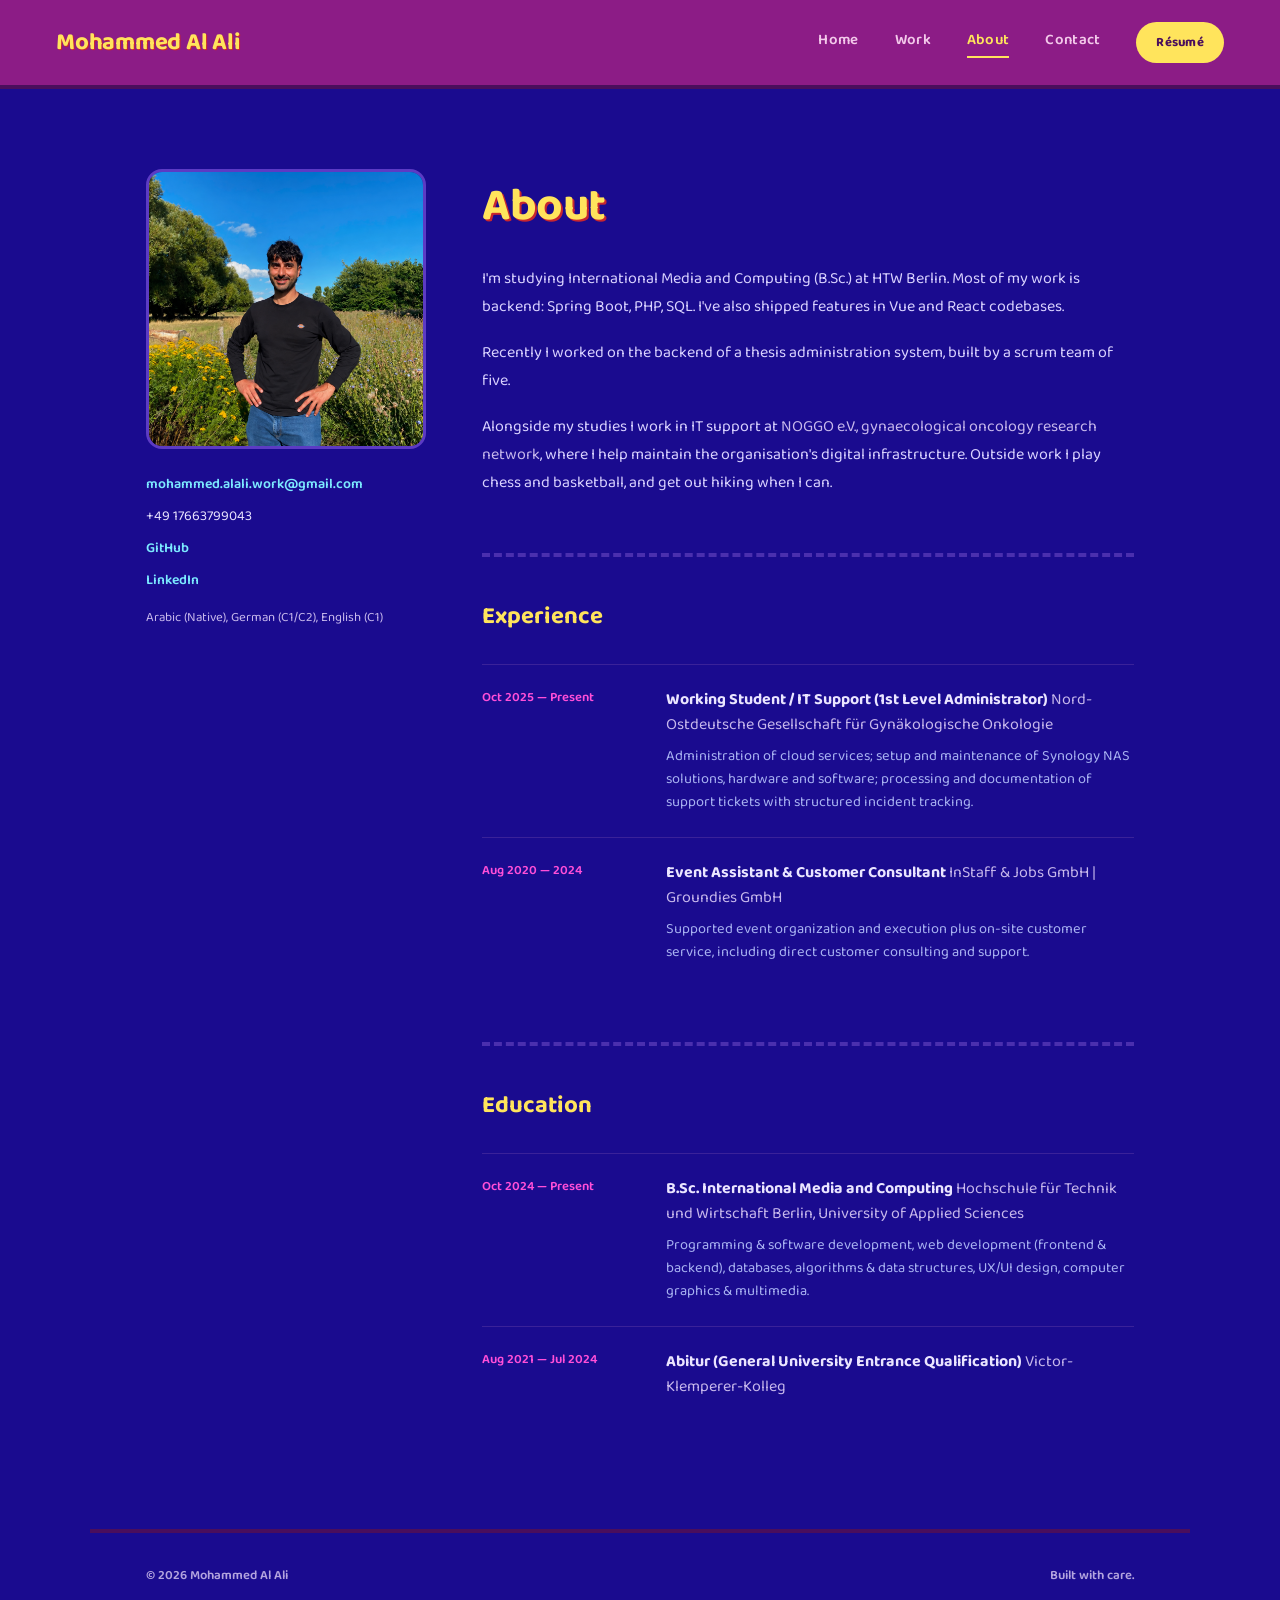
==== commit 59bd62cf: "Update profile picture" ====
--- a/About.html
+++ b/About.html
@@ -26,7 +26,7 @@
   <div class="page-wrap">
     <div class="about-grid">
       <div>
-        <div class="thumb thumb-1-1"><img src="images/profile-pic.png" alt="Mohammed Al Ali"></div>
+        <div class="thumb thumb-1-1"><img src="images/Profile_pic.PNG" alt="Mohammed Al Ali"></div>
         <div class="about-contact">
           <a href="mailto:mohammed.alali.work@gmail.com" class="about-contact-link">mohammed.alali.work@gmail.com</a>
           <div class="about-phone">+49 17663799043</div>
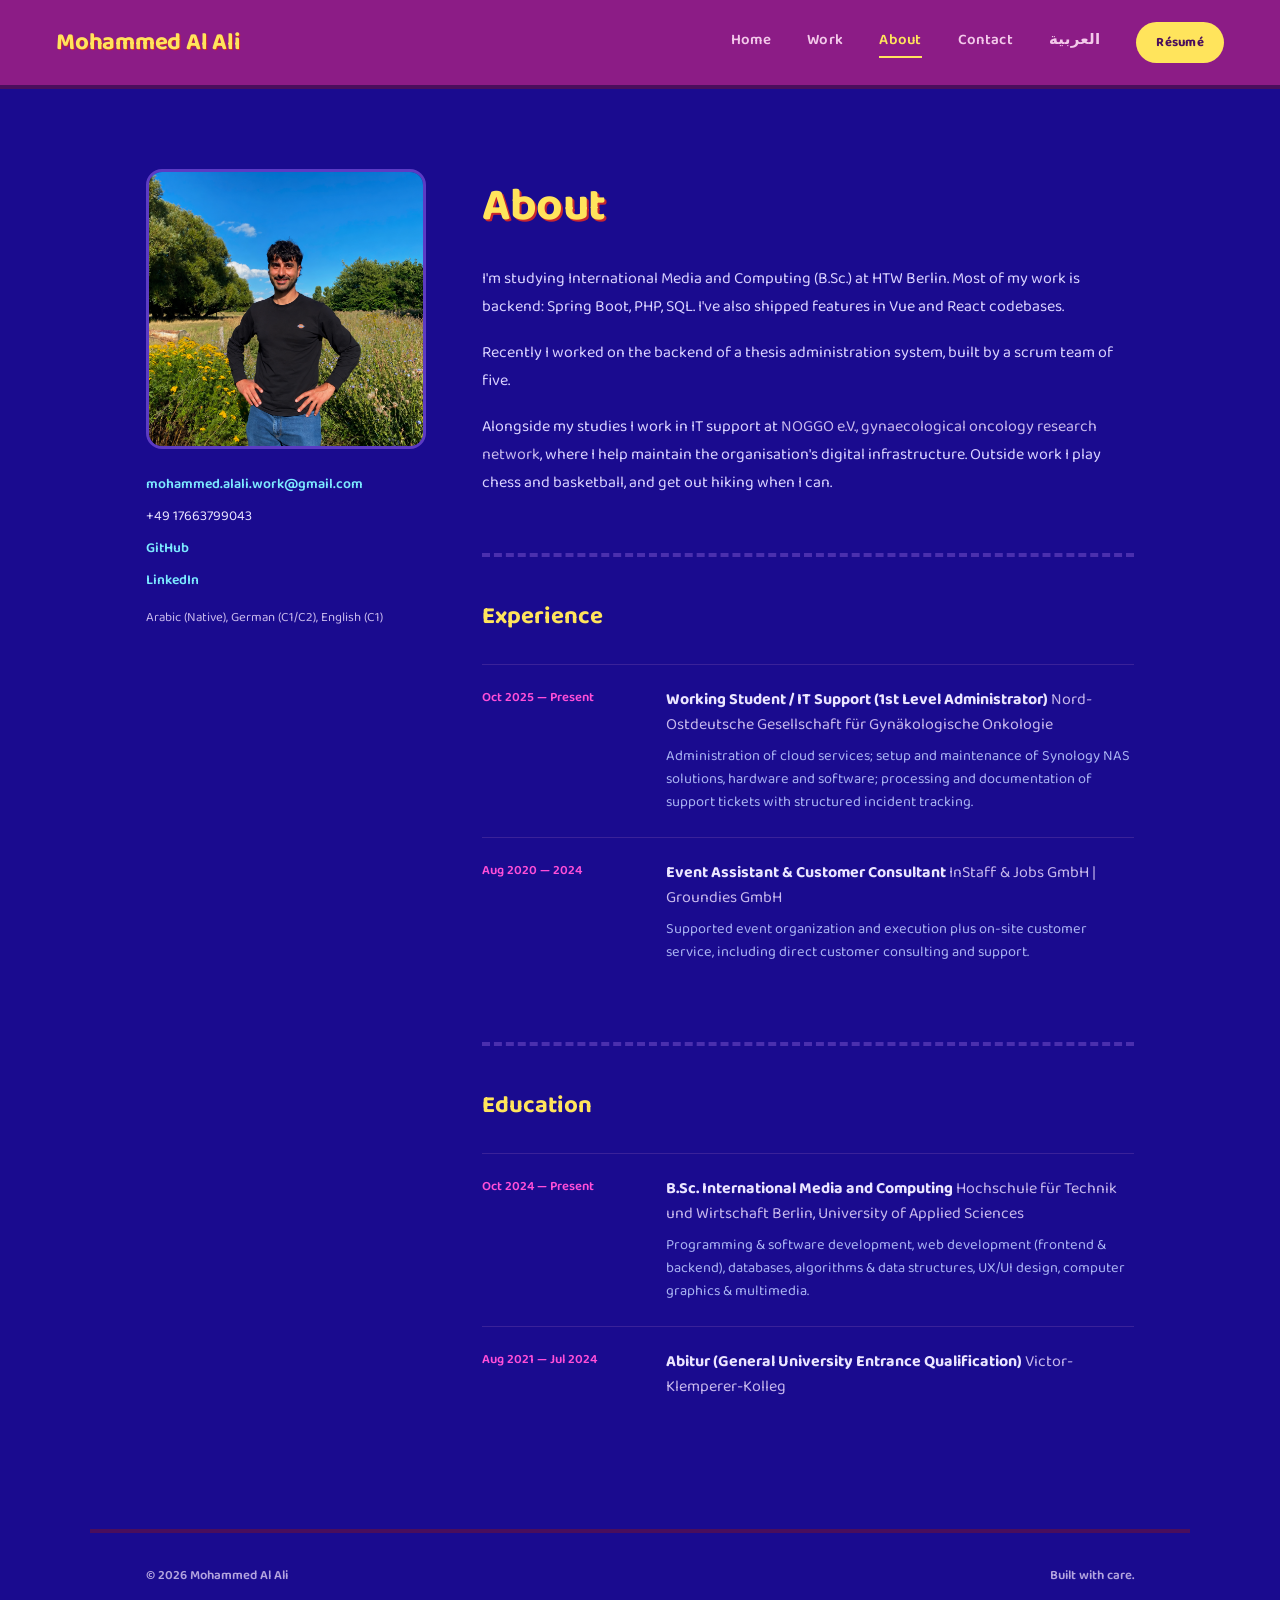
==== commit 9b29adb0: "Add Arabic version of the site with language switch" ====
--- a/About.html
+++ b/About.html
@@ -19,6 +19,7 @@
       <a href="./Work.html" class="nav-link">Work</a>
       <a href="./About.html" class="nav-link active">About</a>
       <a href="./Contact.html" class="nav-link">Contact</a>
+      <a href="./About-ar.html" class="nav-link lang-switch">العربية</a>
       <a href="./docs/Mohammed_Al_Ali_CV_2026.pdf" target="_blank" class="resume-btn">Résumé</a>
     </div>
   </div>
--- a/css/style.css
+++ b/css/style.css
@@ -196,9 +196,15 @@
     width: 160px;
     height: 160px;
     border-radius: 50%;
-    object-fit: cover;
+    overflow: hidden;
     margin-bottom: 28px;
     border: 4px solid var(--yellow);
+}
+.hero-avatar img {
+    width: 100%;
+    height: 100%;
+    object-fit: cover;
+    transform: scale(1.25);
 }
 .case-logo {
     width: 240px;
